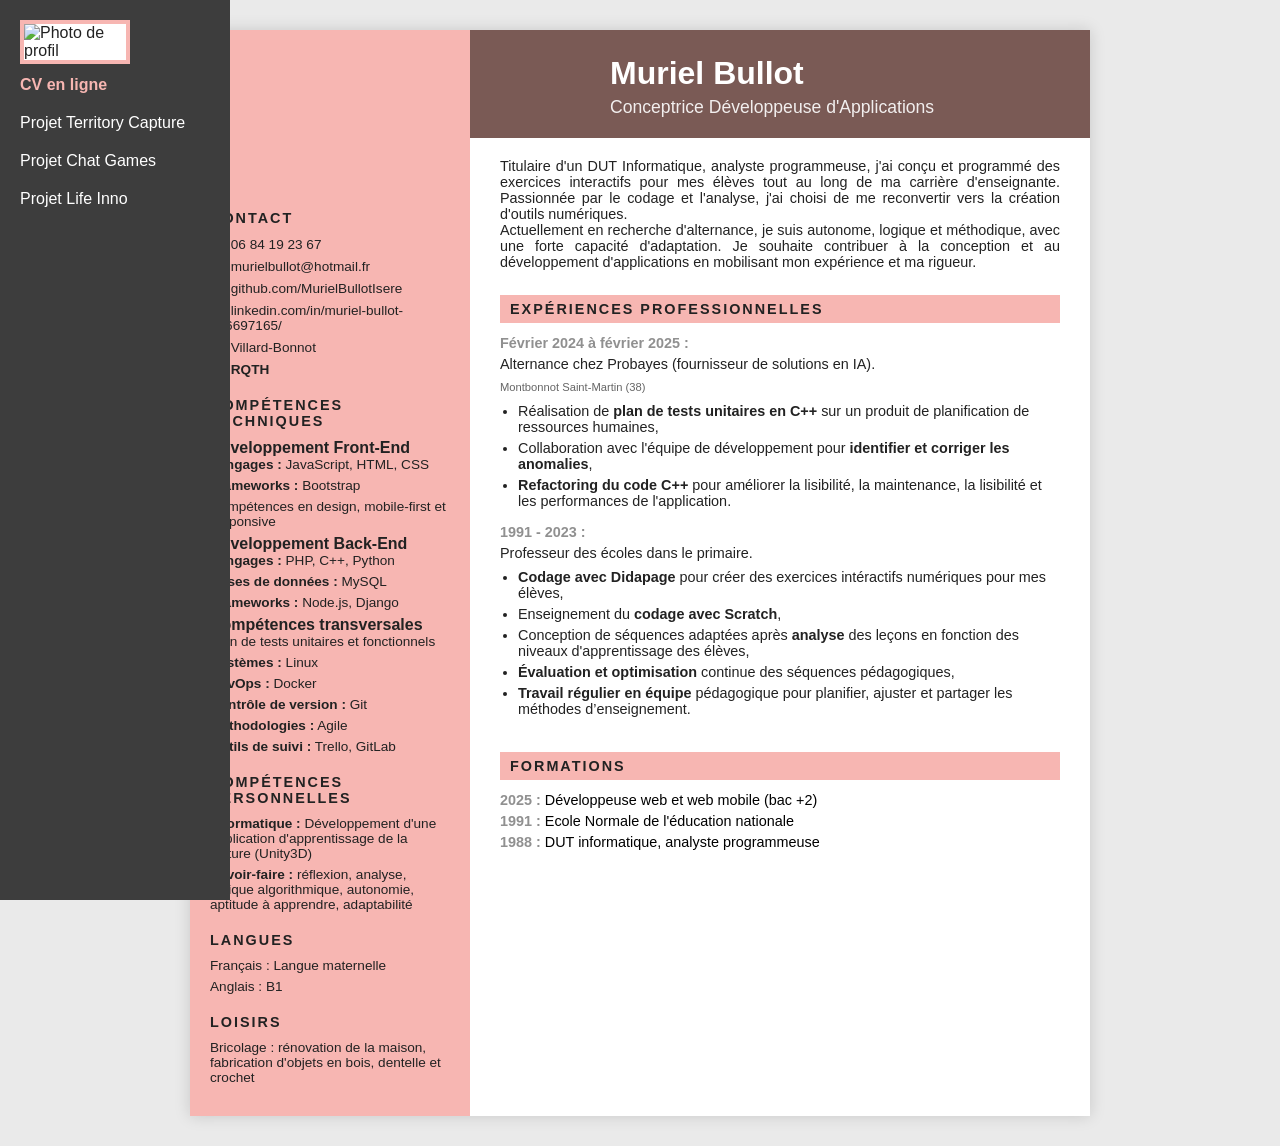
==== index.html @ 61763f39 "html : remaniement de la stucture" ====
<!DOCTYPE html>
<html lang="fr">
<head>
  <meta charset="UTF-8">
  <meta name="viewport" content="width=device-width, initial-scale=1.0">
  <title>CV Muriel Bullot</title>
  <link rel="stylesheet" href="code/css/styles.css">
</head>
<body>

  <!-- ================== NAVBAR ================== -->
  <nav class="sidebar">
    <h2>Portfolio</h2>
    <ul>
      <li><a href="index.html">CV en ligne</a></li>
      <li><a href="code/html/project_territoryCapture.html">Projet Territory Capture</a></li>
      <li><a href="code/html/project_chatGames.html">Projet Chat Games</a></li>
      <li><a href="code/html/project_lifeInno.html">Projet Life Inno</a></li>
    </ul>
  </nav>

  <script>
    // Auto active le bon lien dans la navbar
    const page = location.pathname.split("/").pop();
    document.querySelectorAll(".sidebar a").forEach(link => {
      if (link.getAttribute("href") === page || link.getAttribute("href").endsWith(page)) {
        link.classList.add("active");
      }
    });
  </script>
  <!-- ================== FIN NAVBAR ================== -->

  <div class="page-content">
    <div class="cv-container">

      <!-- Colonne gauche -->
      <aside>
        <img src="assets/images/profil.jpg" alt="Photo de profil" class="profile-photo">

        <section class="contact">
          <h3>CONTACT</h3>
          <p>📞 06 84 19 23 67</p>
          <adress>
            <p>✉️ <a href="mailto:gagnantnicolas64@gmail.com">murielbullot@hotmail.fr</a></p>
            <p>💻 <a href="https://github.com/GagnantN" target="_blank">github.com/MurielBullotIsere</a></p>
          </adress>
          <p>🔗 <a href="https://linkedin.com/in/nicolas-gagnant-938b3a182" target="_blank">linkedin.com/in/muriel-bullot-556697165/</a></p>
          <p>📍 Villard-Bonnot</p>
          <p>♿ <strong>RQTH</strong></p>
        </section>

        <section class="skills">
            <h3>COMPÉTENCES TECHNIQUES</h3>
            <section class="development">
                <h4>Développement Front-End</h4>
                <ul>
                    <li><strong>Langages :</strong> JavaScript, HTML, CSS</li>
                    <li><strong>Frameworks :</strong> Bootstrap</li>
                    <li>Compétences en design, mobile-first et responsive</li>
                </ul>
            </section>
            <section class="development">
                <h4>Développement Back-End</h4>
                <ul>
                    <li><strong>Langages :</strong> PHP, C++, Python</li>
                    <li><strong>Bases de données :</strong> MySQL</li>
                    <li><strong>Frameworks :</strong> Node.js, Django</li>
                </ul>
            </section>
            <section class="development">
                <h4>Compétences transversales</h4>
                <ul>
                    <li>Plan de tests unitaires et fonctionnels</li>
                    <li><strong>Systèmes :</strong> Linux</li>
                    <li><strong>DevOps :</strong> Docker</li>
                    <li><strong>Contrôle de version :</strong> Git</li>
                    <li><strong>Méthodologies :</strong> Agile</li>
                    <li><strong>Outils de suivi :</strong> Trello, GitLab</li>
                </ul>
            </section>
        </section>

        <section class="skills">
          <h3>COMPÉTENCES PERSONNELLES</h3>
          <ul>
                <li><strong>Informatique :</strong> Développement d'une application d'apprentissage de la lecture (Unity3D)</li>
                <li><strong>Savoir-faire :</strong> réflexion, analyse, logique algorithmique, autonomie, aptitude à apprendre, adaptabilité</li>
          </ul>
        </section>

        <section class="skills">
          <h3>LANGUES</h3>
          <ul>
                <li>Français : Langue maternelle</li>
                <li>Anglais : B1</li>
          </ul>
        </section>
        
        <section class="skills">
          <h3>LOISIRS</h3>
          <ul>
                <li>Bricolage : rénovation de la maison, fabrication d'objets en bois, dentelle et crochet</li>
          </ul>
        </section>
      </aside>

      <!-- Colonne droite -->
      <main>
        <hgroup>
          <h1>Muriel Bullot</h1>
          <p>Conceptrice Développeuse d'Applications</p>
        </hgroup>

        <section class="experience">
          <p>
            Titulaire d'un DUT Informatique, analyste programmeuse, 
            j'ai conçu et programmé des exercices interactifs pour mes élèves 
            tout au long de ma carrière d'enseignante. Passionnée par le codage 
            et l'analyse, j'ai choisi de me reconvertir vers la création d'outils numériques.
          <br>
            Actuellement en recherche d'alternance, je suis autonome, 
            logique et méthodique, avec une forte capacité d'adaptation. 
            Je souhaite contribuer à la conception et au développement 
            d'applications en mobilisant mon expérience et ma rigueur.
          </p>
        </section>

        <section class="experience">
            <h3>EXPÉRIENCES PROFESSIONNELLES</h3>
            <section class="subject">
                <p class="greyTitle">Février 2024 à février 2025 :</p>
                <p>Alternance chez Probayes (fournisseur de solutions en IA).</p>
                <small>Montbonnot Saint-Martin (38)</small>
                <ul>
                    <li>Réalisation de <strong>plan de tests unitaires en C++</strong> sur un produit
                        de planification de ressources humaines,</li>
                    <li>Collaboration avec l'équipe de développement pour 
                        <strong>identifier et corriger les anomalies</strong>,</li>
                    <li><strong>Refactoring du code C++</strong> 
                        pour améliorer la lisibilité, la maintenance, la lisibilité 
                        et les performances de l'application.</li>
                </ul>
            </section>
            <section class="subject">
                <p class="greyTitle">1991 - 2023 :</p>
                <p>Professeur des écoles dans le primaire.</p>
                <ul>
                    <li><strong>Codage avec Didapage</strong> pour créer des exercices intéractifs
                        numériques pour mes élèves,</li>
                    <li>Enseignement du <strong>codage avec Scratch</strong>,</li>
                    <li>Conception de séquences adaptées après <strong>analyse</strong> 
                        des leçons en fonction des niveaux d'apprentissage des élèves,</li>
                    <li><strong>Évaluation et optimisation</strong> 
                        continue des séquences pédagogiques,</li>
                    <li><strong>Travail régulier en équipe</strong> 
                        pédagogique pour planifier, ajuster et partager les méthodes d’enseignement.</li>
                </ul>
            </section>
        </section>

        <section class="experience">
            <h3>FORMATIONS</h3>
            <section class="subject">
                <p class="greyTitle">2025 : <span>Développeuse web et web mobile (bac +2)</span></p>
            </section>
            <section class="subject">
                <p class="greyTitle">1991 : <span>Ecole Normale de l'éducation nationale</span></p>
            </section>
            <section class="subject">
                <p class="greyTitle">1988 : <span>DUT informatique, analyste programmeuse</span></p>
            </section>
        </section>

      </main>
    </div>

  </div>

  <script src="code/js/main.js"></script>

</body>
</html>
---- code/css/styles.css ----
/* =====================
   RESET
===================== */
* {
  margin: 0;
  padding: 0;
  box-sizing: border-box;
}

body {
  font-family: "Segoe UI", Arial, sans-serif;
  background: #eaeaea;
  color: #222;
  /* line-height: 1.5; */
}

/* =====================
   NAVBAR 
===================== */
.sidebar {
    position: fixed;
    width: 230px;
    height: 100%;
    background-color: #3d3d3d;
    color: #fff;
    padding: 20px;
}

.sidebar ul {
    padding: 0;
    list-style: none;
}

.sidebar h2 {
    font-size: 1.4rem;
    margin-bottom: 20px;
}


.sidebar li {
  /* margin-bottom: 10px; */
}

.sidebar a {
  color: white;
  display: block;
  padding: 10px 0;
  text-decoration: none;
}

.sidebar a.active,
.sidebar a:hover {
  color: #f7b6b2;
  font-weight: bold;
}


/* =====================
   PAGE
===================== */
.page-content {
  display: flex;
  justify-content: center;
  padding: 30px;
}

.cv-container {
  width: 900px;
  background: #fff;
  display: grid;
  grid-template-columns: 280px 1fr;
  box-shadow: 0 0 15px rgba(0,0,0,0.15);
}

/* =====================
   HEADER GLOBAL
===================== */
main hgroup {
  background: #7a5a55;
  color: #fff;
  padding: 25px 30px 20px 140px;
  border-radius: 0 0 0 0;
  position: relative;
}

main hgroup h1 {
  font-size: 2rem;
  margin-bottom: 5px;
}

main hgroup p {
  font-size: 1.1rem;
  font-weight: normal;
  opacity: 0.9;
}

/* =====================
   PHOTO
===================== */
.profile-photo {
  width: 110px;
  height: auto;
  position: absolute;
  top: 20px;
  left: 20px;
  border: 4px solid #f7b6b2;
  background: #fff;
}

/* =====================
   COLONNE GAUCHE
===================== */
aside {
  background: #f7b6b2;
  padding: 160px 20px 25px;
}

aside h3 {
  font-size: 0.9rem;
  letter-spacing: 2px;
  margin: 20px 0 10px;
}

aside p,
aside li {
  font-size: 0.85rem;
  margin-bottom: 6px;
}

aside ul {
  list-style: none;
  margin-left: 0;
}

aside strong {
  font-weight: 600;
}

/* =====================
   COLONNE DROITE
===================== */
main {
  padding-bottom: 30px;
}

main .experience {
  padding: 20px 30px 0;
}

main h3 {
  background: #f7b6b2;
  padding: 6px 10px;
  font-size: 0.9rem;
  letter-spacing: 2px;
  margin-bottom: 12px;
}

main .experience p {
  font-size: 0.9rem;
  text-align: justify;
  margin-bottom: 5px;
}

.experience ul {
  margin: 8px 0 15px 18px;
}

.experience li {
  font-size: 0.9rem;
  margin-bottom: 5px;
}

/* Formation */
.education p {
  font-size: 0.9rem;
}

/* =====================
   TEXTE UTILITAIRE
===================== */
.greyTitle {
  font-weight: bold;
  color: #909090;
}
.greyTitle span {
  font-weight: normal;
  color: #000000;
}

small {
  font-size: 0.7rem;
  color: #666;
}

/* =====================
   LIENS
===================== */
a {
  color: #222;
  text-decoration: none;
}

a:hover {
  text-decoration: underline;
}
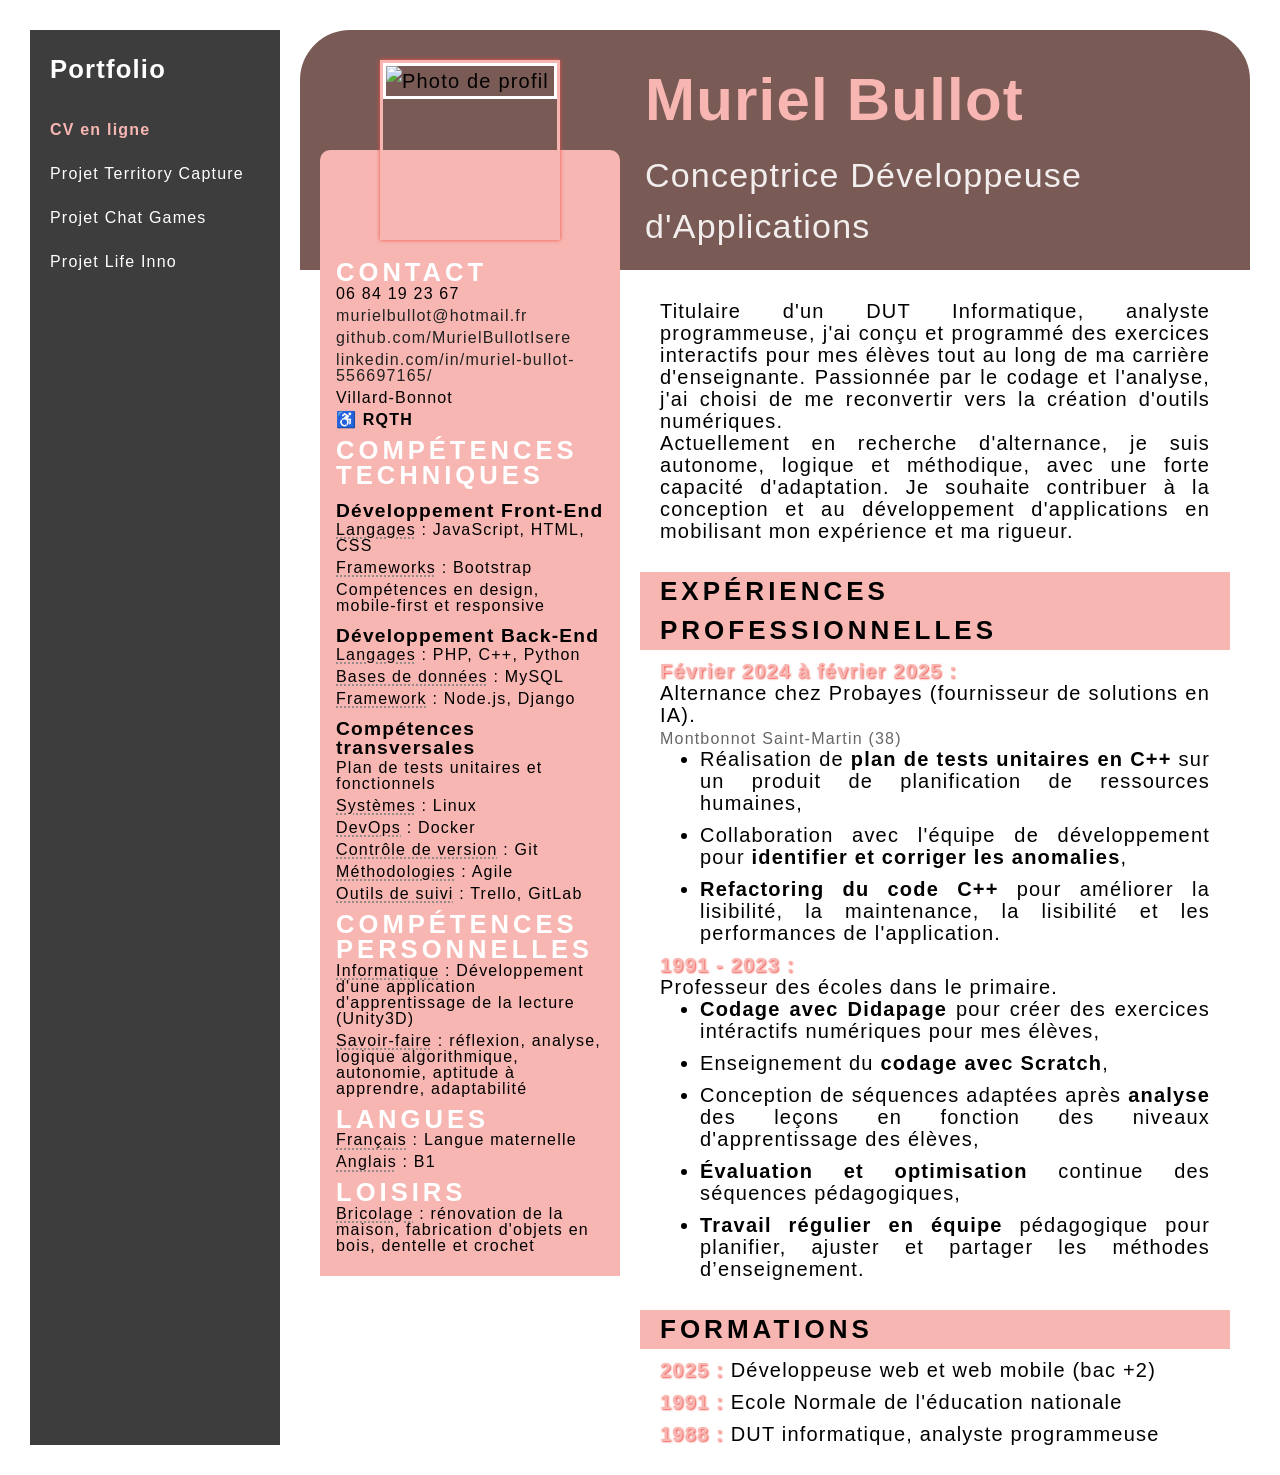
==== commit 1c52a9b5: "cv fini" ====
--- a/index.html
+++ b/index.html
@@ -7,176 +7,171 @@
   <link rel="stylesheet" href="code/css/styles.css">
 </head>
 <body>
+    <div class="page-content">
+        <!-- ================== NAVBAR ==================  -->
+        <nav class="sidebar">
+            <h2>Portfolio</h2>
+            <ul>
+            <li><a href="index.html">CV en ligne</a></li>
+            <li><a href="code/html/project_territoryCapture.html">Projet Territory Capture</a></li>
+            <li><a href="code/html/project_chatGames.html">Projet Chat Games</a></li>
+            <li><a href="code/html/project_lifeInno.html">Projet Life Inno</a></li>
+            </ul>
+        </nav>
+        <script>
+            // Auto active le bon lien dans la navbar
+            const page = location.pathname.split("/").pop();
+            document.querySelectorAll(".sidebar a").forEach(link => {
+            if (link.getAttribute("href") === page || link.getAttribute("href").endsWith(page)) {
+                link.classList.add("active");
+            }
+            });
+        </script>
 
-  <!-- ================== NAVBAR ================== -->
-  <nav class="sidebar">
-    <h2>Portfolio</h2>
-    <ul>
-      <li><a href="index.html">CV en ligne</a></li>
-      <li><a href="code/html/project_territoryCapture.html">Projet Territory Capture</a></li>
-      <li><a href="code/html/project_chatGames.html">Projet Chat Games</a></li>
-      <li><a href="code/html/project_lifeInno.html">Projet Life Inno</a></li>
-    </ul>
-  </nav>
+        <!-- ================== PAGE CV ==================  -->
+        <div class="cv-container">
+            <hgroup>
+                <h1>Muriel Bullot</h1>
+                <p>Conceptrice Développeuse d'Applications</p>
+                <hr />  <!-- rajoute une ligne  -->
+            </hgroup>
+            <!-- Colonne gauche -->
+            <aside>
+                <section class="contact">
+                    <h3>CONTACT</h3>
+                    <p>06 84 19 23 67</p>
+                    <adress>
+                    <p><a href="mailto:gagnantnicolas64@gmail.com">murielbullot@hotmail.fr</a></p>
+                    <p><a href="https://github.com/GagnantN" target="_blank">github.com/MurielBullotIsere</a></p>
+                    </adress>
+                    <p><a href="https://linkedin.com/in/nicolas-gagnant-938b3a182" target="_blank">linkedin.com/in/muriel-bullot-556697165/</a></p>
+                    <p>Villard-Bonnot</p>
+                    <p>♿ <strong>RQTH</strong></p>
+                </section>
 
-  <script>
-    // Auto active le bon lien dans la navbar
-    const page = location.pathname.split("/").pop();
-    document.querySelectorAll(".sidebar a").forEach(link => {
-      if (link.getAttribute("href") === page || link.getAttribute("href").endsWith(page)) {
-        link.classList.add("active");
-      }
-    });
-  </script>
-  <!-- ================== FIN NAVBAR ================== -->
+                <section class="skills">
+                    <h3>COMPÉTENCES TECHNIQUES</h3>
+                    <section class="development">
+                        <h4>Développement Front-End</h4>
+                        <ul>
+                            <li><strong>Langages</strong> : JavaScript, HTML, CSS</li>
+                            <li><strong>Frameworks</strong> : Bootstrap</li>
+                            <li>Compétences en design, mobile-first et responsive</li>
+                        </ul>
+                    </section>
+                    <section class="development">
+                        <h4>Développement Back-End</h4>
+                        <ul>
+                            <li><strong>Langages</strong> : PHP, C++, Python</li>
+                            <li><strong>Bases de données</strong> : MySQL</li>
+                            <li><strong>Framework</strong> : Node.js, Django</li>
+                        </ul>
+                    </section>
+                    <section class="development">
+                        <h4>Compétences transversales</h4>
+                        <ul>
+                            <li>Plan de tests unitaires et fonctionnels</li>
+                            <li><strong>Systèmes</strong> : Linux</li>
+                            <li><strong>DevOps</strong> : Docker</li>
+                            <li><strong>Contrôle de version</strong> : Git</li>
+                            <li><strong>Méthodologies</strong> : Agile</li>
+                            <li><strong>Outils de suivi</strong> : Trello, GitLab</li>
+                        </ul>
+                    </section>
+                </section>
 
-  <div class="page-content">
-    <div class="cv-container">
+                <section class="skills">
+                    <h3>COMPÉTENCES PERSONNELLES</h3>
+                    <ul>
+                        <li><strong>Informatique</strong> : Développement d'une application d'apprentissage de la lecture (Unity3D)</li>
+                        <li><strong>Savoir-faire</strong> : réflexion, analyse, logique algorithmique, autonomie, aptitude à apprendre, adaptabilité</li>
+                    </ul>
+                </section>
 
-      <!-- Colonne gauche -->
-      <aside>
-        <img src="assets/images/profil.jpg" alt="Photo de profil" class="profile-photo">
+                <section class="skills">
+                    <h3>LANGUES</h3>
+                    <ul>
+                        <li><strong>Français</strong> : Langue maternelle</li>
+                        <li><strong>Anglais</strong> : B1</li>
+                    </ul>
+                </section>
+                
+                <section class="skills">
+                    <h3>LOISIRS</h3>
+                    <ul>
+                        <li><strong>Bricolage</strong> : rénovation de la maison, fabrication d'objets en bois, dentelle et crochet</li>
+                    </ul>
+                </section>
+            </aside>
+            <div>
+                <img src="assets/images/profil.jpg" alt="Photo de profil" />
+            </div>
+            <!-- Colonne droite -->
+            <main>
+                <section class="experience">
+                    <p class="description">
+                    Titulaire d'un DUT Informatique, analyste programmeuse, 
+                    j'ai conçu et programmé des exercices interactifs pour mes élèves 
+                    tout au long de ma carrière d'enseignante. Passionnée par le codage 
+                    et l'analyse, j'ai choisi de me reconvertir vers la création d'outils numériques.
+                    <br>
+                    Actuellement en recherche d'alternance, je suis autonome, 
+                    logique et méthodique, avec une forte capacité d'adaptation. 
+                    Je souhaite contribuer à la conception et au développement 
+                    d'applications en mobilisant mon expérience et ma rigueur.
+                    </p>
+                </section>
 
-        <section class="contact">
-          <h3>CONTACT</h3>
-          <p>📞 06 84 19 23 67</p>
-          <adress>
-            <p>✉️ <a href="mailto:gagnantnicolas64@gmail.com">murielbullot@hotmail.fr</a></p>
-            <p>💻 <a href="https://github.com/GagnantN" target="_blank">github.com/MurielBullotIsere</a></p>
-          </adress>
-          <p>🔗 <a href="https://linkedin.com/in/nicolas-gagnant-938b3a182" target="_blank">linkedin.com/in/muriel-bullot-556697165/</a></p>
-          <p>📍 Villard-Bonnot</p>
-          <p>♿ <strong>RQTH</strong></p>
-        </section>
+                <section class="experience">
+                    <h3>EXPÉRIENCES PROFESSIONNELLES</h3>
+                    <section class="subject">
+                        <p class="greyTitle">Février 2024 à février 2025 :</p>
+                        <p>Alternance chez Probayes (fournisseur de solutions en IA).</p>
+                        <small>Montbonnot Saint-Martin (38)</small>
+                        <ul>
+                            <li>Réalisation de <strong>plan de tests unitaires en C++</strong> sur un produit
+                                de planification de ressources humaines,</li>
+                            <li>Collaboration avec l'équipe de développement pour 
+                                <strong>identifier et corriger les anomalies</strong>,</li>
+                            <li><strong>Refactoring du code C++</strong> 
+                                pour améliorer la lisibilité, la maintenance, la lisibilité 
+                                et les performances de l'application.</li>
+                        </ul>
+                    </section>
 
-        <section class="skills">
-            <h3>COMPÉTENCES TECHNIQUES</h3>
-            <section class="development">
-                <h4>Développement Front-End</h4>
-                <ul>
-                    <li><strong>Langages :</strong> JavaScript, HTML, CSS</li>
-                    <li><strong>Frameworks :</strong> Bootstrap</li>
-                    <li>Compétences en design, mobile-first et responsive</li>
-                </ul>
-            </section>
-            <section class="development">
-                <h4>Développement Back-End</h4>
-                <ul>
-                    <li><strong>Langages :</strong> PHP, C++, Python</li>
-                    <li><strong>Bases de données :</strong> MySQL</li>
-                    <li><strong>Frameworks :</strong> Node.js, Django</li>
-                </ul>
-            </section>
-            <section class="development">
-                <h4>Compétences transversales</h4>
-                <ul>
-                    <li>Plan de tests unitaires et fonctionnels</li>
-                    <li><strong>Systèmes :</strong> Linux</li>
-                    <li><strong>DevOps :</strong> Docker</li>
-                    <li><strong>Contrôle de version :</strong> Git</li>
-                    <li><strong>Méthodologies :</strong> Agile</li>
-                    <li><strong>Outils de suivi :</strong> Trello, GitLab</li>
-                </ul>
-            </section>
-        </section>
+                    <section class="subject">
+                        <p class="greyTitle">1991 - 2023 :</p>
+                        <p>Professeur des écoles dans le primaire.</p>
+                        <ul>
+                            <li><strong>Codage avec Didapage</strong> pour créer des exercices intéractifs
+                                numériques pour mes élèves,</li>
+                            <li>Enseignement du <strong>codage avec Scratch</strong>,</li>
+                            <li>Conception de séquences adaptées après <strong>analyse</strong> 
+                                des leçons en fonction des niveaux d'apprentissage des élèves,</li>
+                            <li><strong>Évaluation et optimisation</strong> 
+                                continue des séquences pédagogiques,</li>
+                            <li><strong>Travail régulier en équipe</strong> 
+                                pédagogique pour planifier, ajuster et partager les méthodes d’enseignement.</li>
+                        </ul>
+                    </section>
+                </section>
 
-        <section class="skills">
-          <h3>COMPÉTENCES PERSONNELLES</h3>
-          <ul>
-                <li><strong>Informatique :</strong> Développement d'une application d'apprentissage de la lecture (Unity3D)</li>
-                <li><strong>Savoir-faire :</strong> réflexion, analyse, logique algorithmique, autonomie, aptitude à apprendre, adaptabilité</li>
-          </ul>
-        </section>
-
-        <section class="skills">
-          <h3>LANGUES</h3>
-          <ul>
-                <li>Français : Langue maternelle</li>
-                <li>Anglais : B1</li>
-          </ul>
-        </section>
-        
-        <section class="skills">
-          <h3>LOISIRS</h3>
-          <ul>
-                <li>Bricolage : rénovation de la maison, fabrication d'objets en bois, dentelle et crochet</li>
-          </ul>
-        </section>
-      </aside>
-
-      <!-- Colonne droite -->
-      <main>
-        <hgroup>
-          <h1>Muriel Bullot</h1>
-          <p>Conceptrice Développeuse d'Applications</p>
-        </hgroup>
-
-        <section class="experience">
-          <p>
-            Titulaire d'un DUT Informatique, analyste programmeuse, 
-            j'ai conçu et programmé des exercices interactifs pour mes élèves 
-            tout au long de ma carrière d'enseignante. Passionnée par le codage 
-            et l'analyse, j'ai choisi de me reconvertir vers la création d'outils numériques.
-          <br>
-            Actuellement en recherche d'alternance, je suis autonome, 
-            logique et méthodique, avec une forte capacité d'adaptation. 
-            Je souhaite contribuer à la conception et au développement 
-            d'applications en mobilisant mon expérience et ma rigueur.
-          </p>
-        </section>
-
-        <section class="experience">
-            <h3>EXPÉRIENCES PROFESSIONNELLES</h3>
-            <section class="subject">
-                <p class="greyTitle">Février 2024 à février 2025 :</p>
-                <p>Alternance chez Probayes (fournisseur de solutions en IA).</p>
-                <small>Montbonnot Saint-Martin (38)</small>
-                <ul>
-                    <li>Réalisation de <strong>plan de tests unitaires en C++</strong> sur un produit
-                        de planification de ressources humaines,</li>
-                    <li>Collaboration avec l'équipe de développement pour 
-                        <strong>identifier et corriger les anomalies</strong>,</li>
-                    <li><strong>Refactoring du code C++</strong> 
-                        pour améliorer la lisibilité, la maintenance, la lisibilité 
-                        et les performances de l'application.</li>
-                </ul>
-            </section>
-            <section class="subject">
-                <p class="greyTitle">1991 - 2023 :</p>
-                <p>Professeur des écoles dans le primaire.</p>
-                <ul>
-                    <li><strong>Codage avec Didapage</strong> pour créer des exercices intéractifs
-                        numériques pour mes élèves,</li>
-                    <li>Enseignement du <strong>codage avec Scratch</strong>,</li>
-                    <li>Conception de séquences adaptées après <strong>analyse</strong> 
-                        des leçons en fonction des niveaux d'apprentissage des élèves,</li>
-                    <li><strong>Évaluation et optimisation</strong> 
-                        continue des séquences pédagogiques,</li>
-                    <li><strong>Travail régulier en équipe</strong> 
-                        pédagogique pour planifier, ajuster et partager les méthodes d’enseignement.</li>
-                </ul>
-            </section>
-        </section>
-
-        <section class="experience">
-            <h3>FORMATIONS</h3>
-            <section class="subject">
-                <p class="greyTitle">2025 : <span>Développeuse web et web mobile (bac +2)</span></p>
-            </section>
-            <section class="subject">
-                <p class="greyTitle">1991 : <span>Ecole Normale de l'éducation nationale</span></p>
-            </section>
-            <section class="subject">
-                <p class="greyTitle">1988 : <span>DUT informatique, analyste programmeuse</span></p>
-            </section>
-        </section>
-
-      </main>
+                <section class="experience">
+                    <h3>FORMATIONS</h3>
+                    <section class="subject">
+                        <p class="greyTitle">2025 : <span>Développeuse web et web mobile (bac +2)</span></p>
+                    </section>
+                    <section class="subject">
+                        <p class="greyTitle">1991 : <span>Ecole Normale de l'éducation nationale</span></p>
+                    </section>
+                    <section class="subject">
+                        <p class="greyTitle">1988 : <span>DUT informatique, analyste programmeuse</span></p>
+                    </section>
+                </section>
+            </main>
+        </div>
     </div>
-
-  </div>
-
-  <script src="code/js/main.js"></script>
+    <script src="code/js/main.js"></script>
 
 </body>
 </html>
--- a/code/css/styles.css
+++ b/code/css/styles.css
@@ -1,194 +1,207 @@
-/* =====================
-   RESET
-===================== */
+/* ============= GENERAL ============ */
 * {
   margin: 0;
   padding: 0;
-  box-sizing: border-box;
+  box-sizing: border-box; 
+  letter-spacing: 1.2px;
 }
 
 body {
-  font-family: "Segoe UI", Arial, sans-serif;
-  background: #eaeaea;
-  color: #222;
-  /* line-height: 1.5; */
-}
-
-/* =====================
-   NAVBAR 
-===================== */
+  font-family: Calibri, Arial, sans-serif;
+  background: #ffffff;
+  color: #000000;
+  line-height: 1.5;
+}
+
+.page-content {
+  display: grid;
+  grid-template-columns: 250px 1fr;  /* Sidebar: 250px + contenu principal: le reste */
+  padding: 30px;
+  gap: 20px;                /* espace uniforme entre les éléments enfants*/
+}
+
+
+/* ============== NAVBAR ================= */
 .sidebar {
-    position: fixed;
-    width: 230px;
-    height: 100%;
     background-color: #3d3d3d;
-    color: #fff;
+    color: #ffffff;
     padding: 20px;
-}
-
+    font-size: 16px;
+}
+      /* Portfolio */
+.sidebar h2 {
+    font-size: 1.6em;
+    margin-bottom: 20px;
+}
+      /* listes des liens */
 .sidebar ul {
     padding: 0;
-    list-style: none;
-}
-
-.sidebar h2 {
-    font-size: 1.4rem;
-    margin-bottom: 20px;
-}
-
-
-.sidebar li {
-  /* margin-bottom: 10px; */
-}
-
+    list-style: none;   /* supprime les marqueurs visuels (puces ou numéros) des listes HTML */
+}
+      /* liens */ 
 .sidebar a {
   color: white;
-  display: block;
+  display: block;       /* transforme chaque lien en rectangle qui prend toute la largeur disponible */
   padding: 10px 0;
-  text-decoration: none;
-}
-
+}
 .sidebar a.active,
 .sidebar a:hover {
   color: #f7b6b2;
   font-weight: bold;
 }
 
-
-/* =====================
-   PAGE
-===================== */
-.page-content {
-  display: flex;
-  justify-content: center;
-  padding: 30px;
-}
-
+/* ==================================== */
+/* ====           CV               ==== */
+/* ==================================== */
 .cv-container {
-  width: 900px;
-  background: #fff;
-  display: grid;
-  grid-template-columns: 280px 1fr;
-  box-shadow: 0 0 15px rgba(0,0,0,0.15);
-}
-
-/* =====================
-   HEADER GLOBAL
-===================== */
-main hgroup {
+  position: relative;
+  width: auto;
+  height: 100%;
+  background: #ffffff;
+  font-size: 20px;
+}
+      /* Header marron */
+hgroup {
   background: #7a5a55;
   color: #fff;
-  padding: 25px 30px 20px 140px;
-  border-radius: 0 0 0 0;
-  position: relative;
-}
-
-main hgroup h1 {
-  font-size: 2rem;
+  padding: 25px 30px 20px 25px;
+  border-top-left-radius: 50px;
+  border-top-right-radius: 50px;
+  height: 240px;
+}
+      /* Muriel Bullot */
+hgroup h1 {
+  margin-left: 320px;
+  font-size: 3em;
   margin-bottom: 5px;
-}
-
-main hgroup p {
-  font-size: 1.1rem;
+  color: #f7b6b2;
+}
+      /* Conceptrice Développeuse d'Applications */
+hgroup p {
+  margin-left: 320px;
+  padding-bottom: 20px;
+  font-size: 1.7em;
   font-weight: normal;
   opacity: 0.9;
 }
-
-/* =====================
-   PHOTO
-===================== */
-.profile-photo {
-  width: 110px;
+      /* Ligne de séparation */
+hr {
+  margin-left: 320px;
+  border: none;          
+  height: 3px;           
+  background-color: #ffffff;
+}
+/* ============== PHOTO =============== */
+      /* Encadrement de la photo avec 2 couleurs */ 
+.cv-container > div {
+    position: absolute;
+    top: 30px;
+    left: 80px;
+    width: 180px;
+    height: 180px;
+    border: 3px solid #f7b6b2;
+    box-shadow: 0 0 4px #f15048;
+}
+      /* Photo avec une bordure blanche */
+.cv-container > div img{
+  width: 100%;
   height: auto;
+  border: 3px solid white;
+  object-fit: cover;            /* permet à l’image de remplir entièrement la div sans être déformée */
+  display: block;               /* enlève l’espace invisible sous l’image */
+}
+
+/* ============== COLONNE GAUCHE =============== */
+aside {
+  border-top-left-radius: 10px;
+  border-top-right-radius: 10px;
   position: absolute;
-  top: 20px;
+  font-size: 0.8em;
+  top: 120px;
   left: 20px;
-  border: 4px solid #f7b6b2;
-  background: #fff;
-}
-
-/* =====================
-   COLONNE GAUCHE
-===================== */
-aside {
+  width: 300px;
   background: #f7b6b2;
-  padding: 160px 20px 25px;
-}
-
+  padding: 1em;
+  padding-top: 100px;
+  line-height: 1;
+}
+      /* Contact, Compétences Tchniques et Personnelles, Langues, Loisirs */
 aside h3 {
-  font-size: 0.9rem;
-  letter-spacing: 2px;
-  margin: 20px 0 10px;
-}
-
-aside p,
-aside li {
-  font-size: 0.85rem;
-  margin-bottom: 6px;
-}
-
+  font-size: 1.6em;
+  letter-spacing: 4px;
+  margin-top: 10px;
+  color: white;
+}
+      /* suppression des marqueurs visuels (puces ou numéros) des listes HTML */ 
 aside ul {
   list-style: none;
-  margin-left: 0;
-}
-
+}
+      /* Espacement entre chaque retour de ligne volontaire */ 
+aside p,
+.skills li {
+  margin-bottom: 6px;
+}
+      /* RQTH */
 aside strong {
   font-weight: 600;
 }
-
-/* =====================
-   COLONNE DROITE
-===================== */
+      /* Développement Front-End, Back-End, Compétences transversales */
+.skills h4 {
+  font-size: 1.2em;
+  margin-top: 12px;
+  margin-bottom: 2px;
+}
+      /* Soulignement en pointillé */
+.skills strong {
+  font-weight: normal;
+  text-decoration: underline dotted gray;   /* soulignement en pointillé */
+  text-underline-offset: 3px;                 /* espacement entre le texte et le soulignage */
+}
+
+/* ============== COLONNE DROITE =============== */
 main {
-  padding-bottom: 30px;
-}
-
-main .experience {
-  padding: 20px 30px 0;
-}
-
+  margin-left: 340px;
+  margin-right: 20px;
+  margin-top: 30px;
+  text-align: justify;
+}
+      /* Texte descriptif, textes sous les h3 */
+.description, .subject {
+  margin-left: 20px;
+  margin-right: 20px;
+  line-height: 1.1;
+}
+      /* Expériences professionelles, Formations */
 main h3 {
+  margin-top: 30px;
+  margin-bottom: 10px;
   background: #f7b6b2;
-  padding: 6px 10px;
-  font-size: 0.9rem;
-  letter-spacing: 2px;
-  margin-bottom: 12px;
-}
-
-main .experience p {
-  font-size: 0.9rem;
-  text-align: justify;
-  margin-bottom: 5px;
-}
-
-.experience ul {
-  margin: 8px 0 15px 18px;
-}
-
-.experience li {
-  font-size: 0.9rem;
-  margin-bottom: 5px;
-}
-
-/* Formation */
-.education p {
-  font-size: 0.9rem;
-}
-
-/* =====================
-   TEXTE UTILITAIRE
-===================== */
+  padding-left: 20px;
+  font-size: 1.3em;
+  letter-spacing: 4px;
+}
+      /* Dates */
 .greyTitle {
+  margin-top: 10px;
   font-weight: bold;
-  color: #909090;
-}
+  color: #f7b6b2;
+  text-shadow: 1px 1px 2px #f15048;
+  
+}
+      /* Textes sur la même ligne que les dates */
 .greyTitle span {
   font-weight: normal;
   color: #000000;
-}
-
+  text-shadow: none;
+}
+
+      /* Décalage des puces vers la droite  */
+.experience li {
+    margin: 0 0 10px 40px;
+}
+      /* Montbonnot Saint-Martin (38) */
 small {
-  font-size: 0.7rem;
+  font-size: 0.8em;
   color: #666;
 }
 
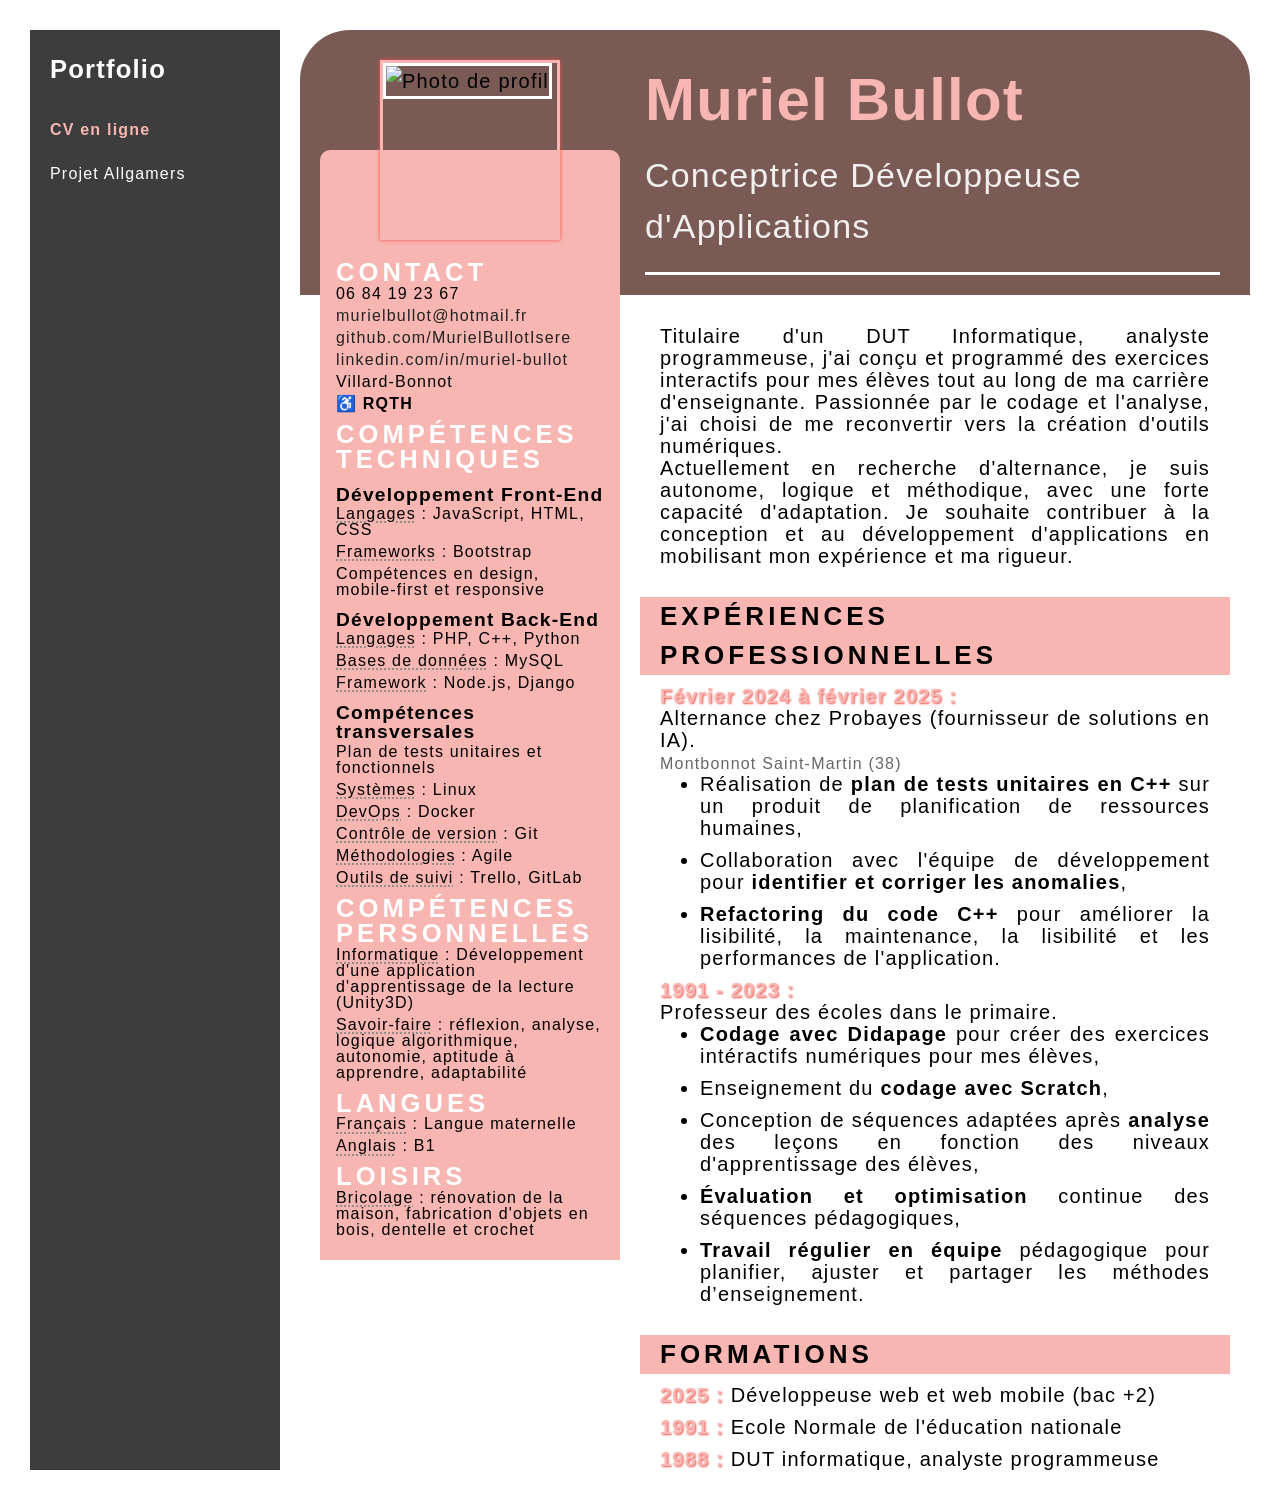
==== commit 6f148889: "ajout du readme" ====
--- a/index.html
+++ b/index.html
@@ -13,14 +13,15 @@
             <h2>Portfolio</h2>
             <ul>
             <li><a href="index.html">CV en ligne</a></li>
-            <li><a href="code/html/project_territoryCapture.html">Projet Territory Capture</a></li>
-            <li><a href="code/html/project_chatGames.html">Projet Chat Games</a></li>
-            <li><a href="code/html/project_lifeInno.html">Projet Life Inno</a></li>
+            <li><a href="code/html/project_allgamers.html">Projet Allgamers</a></li>
             </ul>
         </nav>
         <script>
             // Auto active le bon lien dans la navbar
-            const page = location.pathname.split("/").pop();
+            const page = location.pathname.split("/").pop();                    // récupère le chemin de l’URL actuelle, le coupe en morceau et garde le dernier
+            // Si Parcourt tous les liens de la sidebar. 
+            // Si la valeur de l’attribut href du lien correspond avec la page actuelle,
+            // ajout de class="active" au lien.
             document.querySelectorAll(".sidebar a").forEach(link => {
             if (link.getAttribute("href") === page || link.getAttribute("href").endsWith(page)) {
                 link.classList.add("active");
@@ -28,56 +29,51 @@
             });
         </script>
 
-        <!-- ================== PAGE CV ==================  -->
+<!-- ================================== PAGE CV ===========================================  -->
         <div class="cv-container">
+<!---------------------------------  Header marron  ----------------------------------------->
             <hgroup>
                 <h1>Muriel Bullot</h1>
                 <p>Conceptrice Développeuse d'Applications</p>
                 <hr />  <!-- rajoute une ligne  -->
             </hgroup>
-            <!-- Colonne gauche -->
+<!----------------------- Colonne gauche à cheval sur le header------------------------------------------>
             <aside>
                 <section class="contact">
                     <h3>CONTACT</h3>
                     <p>06 84 19 23 67</p>
                     <adress>
-                    <p><a href="mailto:gagnantnicolas64@gmail.com">murielbullot@hotmail.fr</a></p>
-                    <p><a href="https://github.com/GagnantN" target="_blank">github.com/MurielBullotIsere</a></p>
+                    <p><a href="mailto:murielbullot@hotmail.fr?subject=Contact" aria-label="Envoyer un email à Muriel Bullot">murielbullot@hotmail.fr</a></p>
+                    <p><a href="https://github.com/MurielBullotIsere" target="_blank">github.com/MurielBullotIsere</a></p>
                     </adress>
-                    <p><a href="https://linkedin.com/in/nicolas-gagnant-938b3a182" target="_blank">linkedin.com/in/muriel-bullot-556697165/</a></p>
+                    <p><a href="https://linkedin.com/in/muriel-bullot-556697165/" target="_blank">linkedin.com/in/muriel-bullot</a></p>
                     <p>Villard-Bonnot</p>
                     <p>♿ <strong>RQTH</strong></p>
                 </section>
 
                 <section class="skills">
                     <h3>COMPÉTENCES TECHNIQUES</h3>
-                    <section class="development">
-                        <h4>Développement Front-End</h4>
-                        <ul>
-                            <li><strong>Langages</strong> : JavaScript, HTML, CSS</li>
-                            <li><strong>Frameworks</strong> : Bootstrap</li>
-                            <li>Compétences en design, mobile-first et responsive</li>
-                        </ul>
-                    </section>
-                    <section class="development">
-                        <h4>Développement Back-End</h4>
-                        <ul>
-                            <li><strong>Langages</strong> : PHP, C++, Python</li>
-                            <li><strong>Bases de données</strong> : MySQL</li>
-                            <li><strong>Framework</strong> : Node.js, Django</li>
-                        </ul>
-                    </section>
-                    <section class="development">
-                        <h4>Compétences transversales</h4>
-                        <ul>
-                            <li>Plan de tests unitaires et fonctionnels</li>
-                            <li><strong>Systèmes</strong> : Linux</li>
-                            <li><strong>DevOps</strong> : Docker</li>
-                            <li><strong>Contrôle de version</strong> : Git</li>
-                            <li><strong>Méthodologies</strong> : Agile</li>
-                            <li><strong>Outils de suivi</strong> : Trello, GitLab</li>
-                        </ul>
-                    </section>
+                    <h4>Développement Front-End</h4>
+                    <ul>
+                        <li><strong>Langages</strong> : JavaScript, HTML, CSS</li>
+                        <li><strong>Frameworks</strong> : Bootstrap</li>
+                        <li>Compétences en design, mobile-first et responsive</li>
+                    </ul>
+                    <h4>Développement Back-End</h4>
+                    <ul>
+                        <li><strong>Langages</strong> : PHP, C++, Python</li>
+                        <li><strong>Bases de données</strong> : MySQL</li>
+                        <li><strong>Framework</strong> : Node.js, Django</li>
+                    </ul>
+                    <h4>Compétences transversales</h4>
+                    <ul>
+                        <li>Plan de tests unitaires et fonctionnels</li>
+                        <li><strong>Systèmes</strong> : Linux</li>
+                        <li><strong>DevOps</strong> : Docker</li>
+                        <li><strong>Contrôle de version</strong> : Git</li>
+                        <li><strong>Méthodologies</strong> : Agile</li>
+                        <li><strong>Outils de suivi</strong> : Trello, GitLab</li>
+                    </ul>
                 </section>
 
                 <section class="skills">
@@ -103,10 +99,13 @@
                     </ul>
                 </section>
             </aside>
-            <div>
-                <img src="assets/images/profil.jpg" alt="Photo de profil" />
+<!----------------------- Photo à cheval sur la colonne gauche et le header------------------------------------------>
+            <div class="logo-container">
+                <div class="logo">
+                    <img src="assets/images/CV/profil.jpg" alt="Photo de profil" />
+                </div>
             </div>
-            <!-- Colonne droite -->
+<!---------------------- Colonne droite -------------------------------------------------->
             <main>
                 <section class="experience">
                     <p class="description">
@@ -171,7 +170,6 @@
             </main>
         </div>
     </div>
-    <script src="code/js/main.js"></script>
 
 </body>
 </html>
--- a/code/css/styles.css
+++ b/code/css/styles.css
@@ -21,7 +21,9 @@
 }
 
 
-/* ============== NAVBAR ================= */
+/* ==================================== */
+/* ====         NAVBAR             ==== */
+/* ==================================== */
 .sidebar {
     background-color: #3d3d3d;
     color: #ffffff;
@@ -67,7 +69,7 @@
   padding: 25px 30px 20px 25px;
   border-top-left-radius: 50px;
   border-top-right-radius: 50px;
-  height: 240px;
+  min-height: 240px;
 }
       /* Muriel Bullot */
 hgroup h1 {
@@ -93,24 +95,32 @@
 }
 /* ============== PHOTO =============== */
       /* Encadrement de la photo avec 2 couleurs */ 
-.cv-container > div {
-    position: absolute;
-    top: 30px;
-    left: 80px;
-    width: 180px;
-    height: 180px;
-    border: 3px solid #f7b6b2;
-    box-shadow: 0 0 4px #f15048;
+.logo-container {
+  position: absolute;
+  top: 30px;
+  left: 80px;
+  width: 180px;
+  height: 180px;
+  border: 3px solid #f7b6b2;
+  box-shadow: 0 0 4px #f15048;
+
+  display: flex;
+}
+
+.logo {
+  /* Obligation d'indiquer la taille si on veut que object-fit fonctionne dans img{} */
+  width: 100%;
+  height: 100%;
+
 }
       /* Photo avec une bordure blanche */
-.cv-container > div img{
+.logo img {
   width: 100%;
-  height: auto;
+  height: 100%;
+  object-fit: fill;     /* pour que l'image remplisse tout l'élément parent, ce dernier doit avoir une taille définie
+                           et l'img aussi*/
   border: 3px solid white;
-  object-fit: cover;            /* permet à l’image de remplir entièrement la div sans être déformée */
-  display: block;               /* enlève l’espace invisible sous l’image */
-}
-
+}
 /* ============== COLONNE GAUCHE =============== */
 aside {
   border-top-left-radius: 10px;
@@ -157,7 +167,6 @@
   text-decoration: underline dotted gray;   /* soulignement en pointillé */
   text-underline-offset: 3px;                 /* espacement entre le texte et le soulignage */
 }
-
 /* ============== COLONNE DROITE =============== */
 main {
   margin-left: 340px;
@@ -186,7 +195,6 @@
   font-weight: bold;
   color: #f7b6b2;
   text-shadow: 1px 1px 2px #f15048;
-  
 }
       /* Textes sur la même ligne que les dates */
 .greyTitle span {
@@ -194,7 +202,6 @@
   color: #000000;
   text-shadow: none;
 }
-
       /* Décalage des puces vers la droite  */
 .experience li {
     margin: 0 0 10px 40px;
@@ -204,15 +211,11 @@
   font-size: 0.8em;
   color: #666;
 }
-
-/* =====================
-   LIENS
-===================== */
+/* ============= LIENS ================= */
 a {
   color: #222;
   text-decoration: none;
 }
-
 a:hover {
   text-decoration: underline;
 }
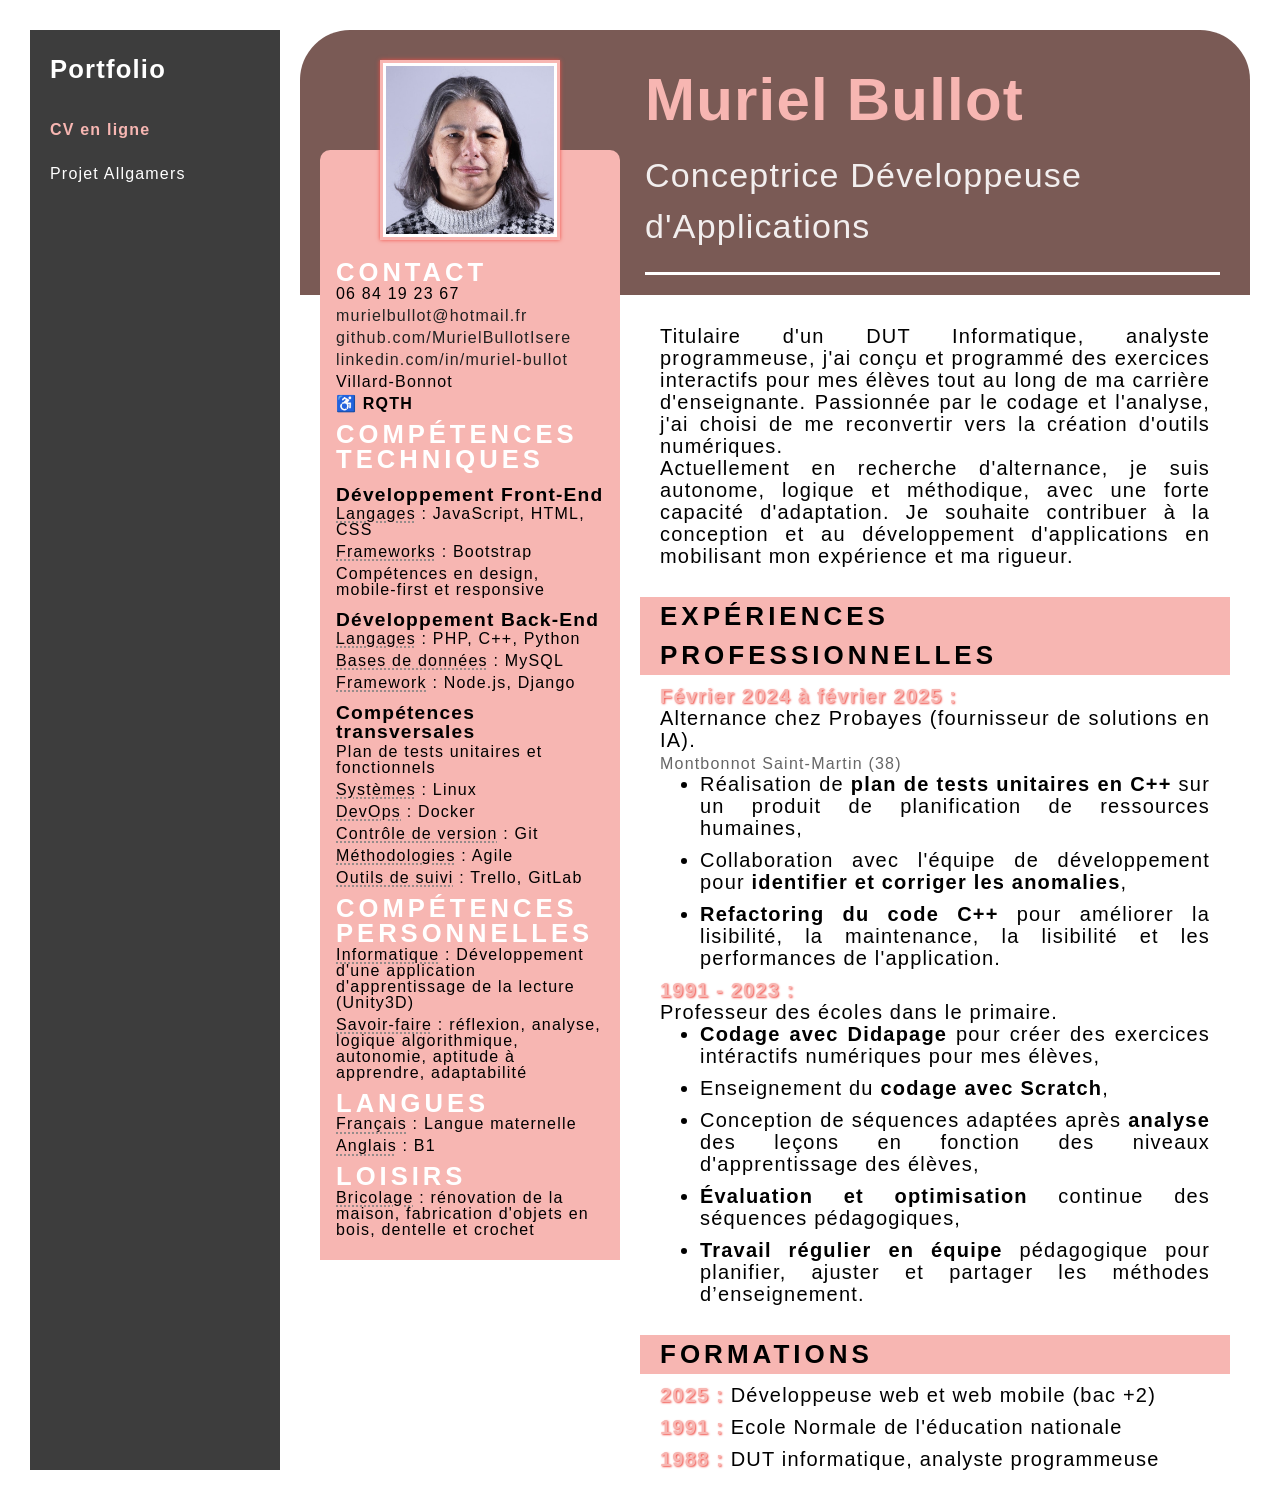
==== commit fea553e7: "problème d'image non visible: changement du nom du dossier" ====
--- a/index.html
+++ b/index.html
@@ -102,7 +102,7 @@
 <!----------------------- Photo à cheval sur la colonne gauche et le header------------------------------------------>
             <div class="logo-container">
                 <div class="logo">
-                    <img src="assets/images/CV/profil.jpg" alt="Photo de profil" />
+                    <img src="assets/images/cvEnLigne/profil.jpg" alt="Photo de profil" />
                 </div>
             </div>
 <!---------------------- Colonne droite -------------------------------------------------->
@@ -170,6 +170,5 @@
             </main>
         </div>
     </div>
-
 </body>
 </html>
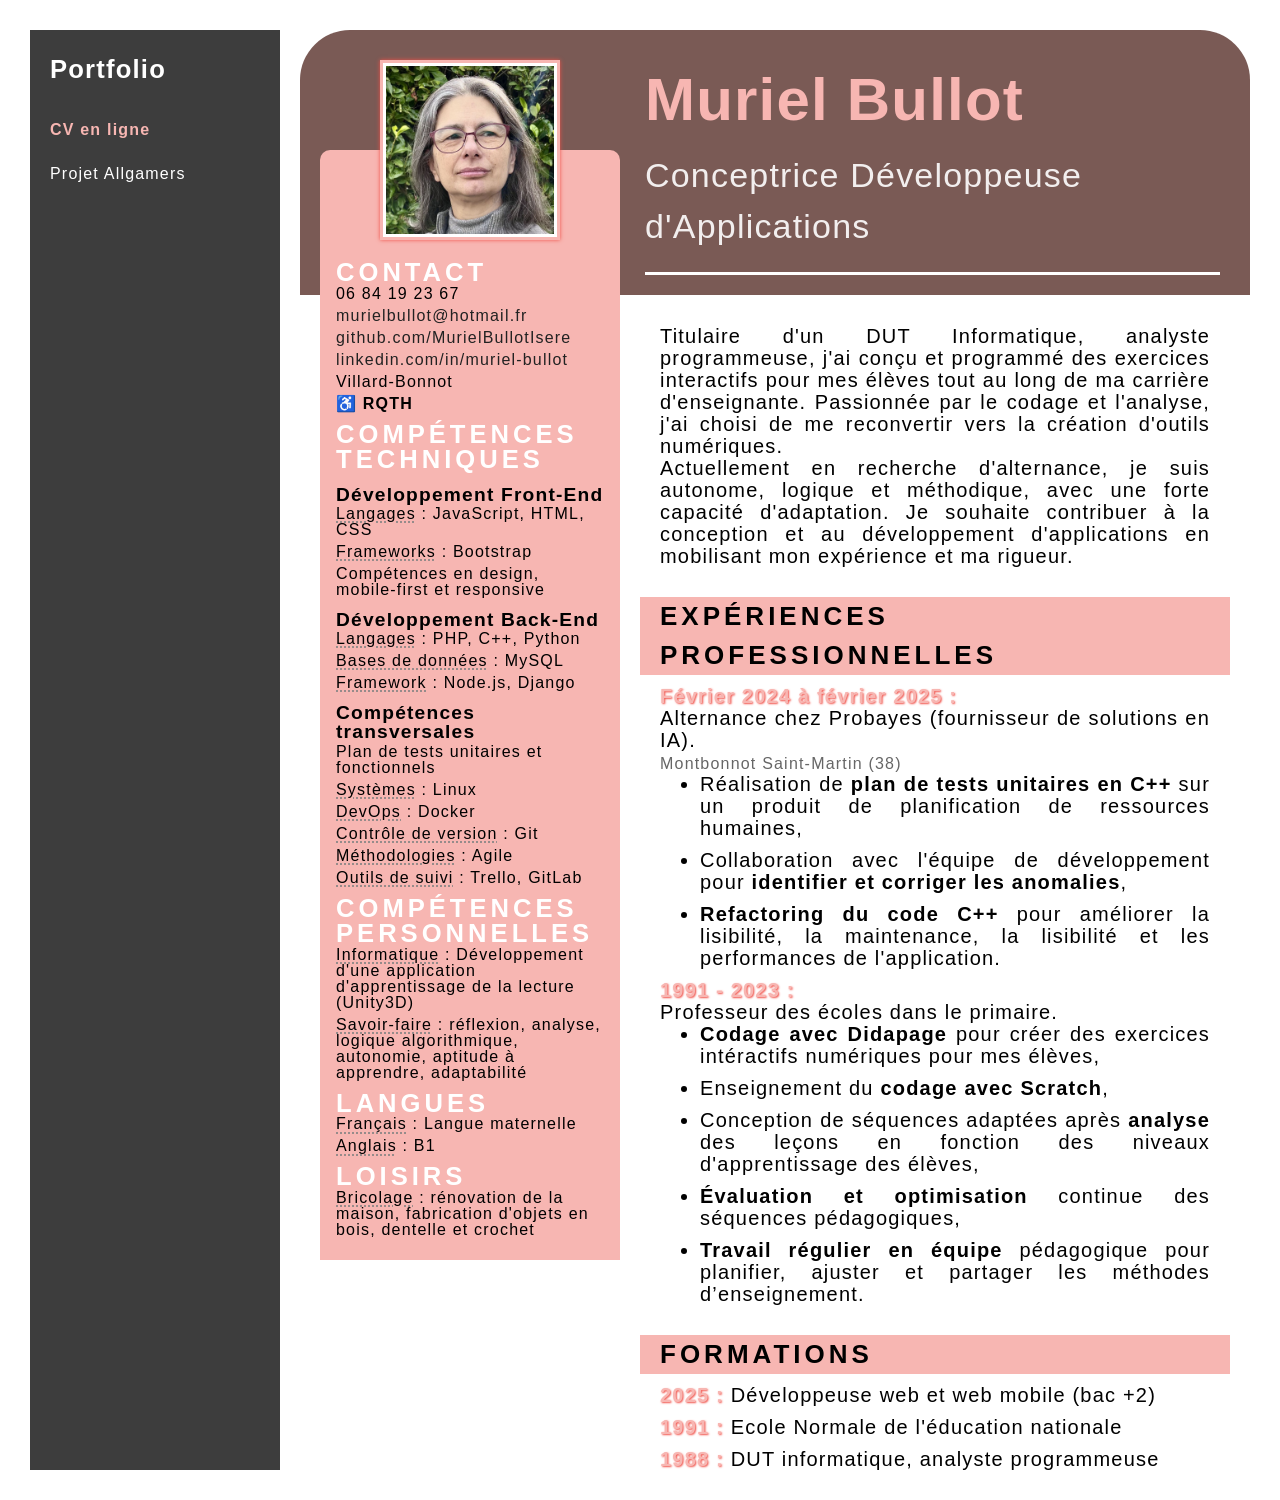
==== commit 129daabc: "feat: responsive navbar - photo profil mobile à droite du menu" ====
--- a/index.html
+++ b/index.html
@@ -5,16 +5,28 @@
   <meta name="viewport" content="width=device-width, initial-scale=1.0">
   <title>CV Muriel Bullot</title>
   <link rel="stylesheet" href="code/css/styles.css">
+  <link rel="stylesheet" href="code/css/responsive.css">
 </head>
 <body>
     <div class="page-content">
         <!-- ================== NAVBAR ==================  -->
         <nav class="sidebar">
-            <h2>Portfolio</h2>
-            <ul>
-            <li><a href="index.html">CV en ligne</a></li>
-            <li><a href="code/html/project_allgamers.html">Projet Allgamers</a></li>
-            </ul>
+            <div class="summary">
+                <div>
+                    <h2>Portfolio</h2>
+                    <ul>
+                    <li><a href="index.html">CV en ligne</a></li>
+                    <li><a href="code/html/project_allgamers.html">Projet Allgamers</a></li>
+                    </ul>
+                </div>
+<!----------------------- Photo apparente pour mobile------------------------------------------>
+                <div class="logo-container logo-mobile">
+                    <div class="logo">
+                        <img src="assets/images/cvEnLigne/profil.jpg" alt="Photo de profil" />
+                    </div>
+                </div>
+            </div>
+
         </nav>
         <script>
             // Auto active le bon lien dans la navbar
@@ -100,7 +112,7 @@
                 </section>
             </aside>
 <!----------------------- Photo à cheval sur la colonne gauche et le header------------------------------------------>
-            <div class="logo-container">
+            <div class="logo-container logo-desktop">
                 <div class="logo">
                     <img src="assets/images/cvEnLigne/profil.jpg" alt="Photo de profil" />
                 </div>
--- a/code/css/styles.css
+++ b/code/css/styles.css
@@ -219,3 +219,26 @@
 a:hover {
   text-decoration: underline;
 }
+/* --- Gestion de la photo de profil selon la taille d'écran --- */
+
+/* Par défaut : on cache la photo mobile, on montre la photo desktop */
+.logo-mobile {
+    display: none;
+}
+
+.logo-desktop {
+    display: block;
+}
+
+/* Sur mobile (largeur max 768px) : on inverse */
+@media (max-width: 768px) {
+
+    .logo-mobile {
+        display: flex;              /* visible sur mobile */
+        justify-content: flex-end;  /* alignée à droite dans la navbar */
+    }
+
+    .logo-desktop {
+        display: none;              /* cachée sur mobile */
+    }
+}
--- a/code/css/responsive.css
+++ b/code/css/responsive.css
@@ -0,0 +1,98 @@
+/* ==================================== */
+/* ====   RESPONSIVE MOBILE        ==== */
+/* ==================================== */
+/* Par défaut (desktop) : photo mobile cachée, photo desktop visible */
+.logo-mobile {
+    display: none;
+}
+
+.logo-desktop {
+    display: block;
+}
+
+@media (max-width: 768px) {
+
+  /* --- Grille page principale --- */
+  .page-content {
+    grid-template-columns: 1fr;   /* navbar + cv en colonne */
+    padding: 10px;
+    gap: 10px;
+  }
+
+  /* --- CV : on annule le position:relative 
+     pour que les absolute ne se référencient plus à lui --- */
+  .cv-container {
+    font-size: 15px;
+  }
+
+  /* --- Header : on retire le margin-left 
+     qui était prévu pour laisser la place à la photo --- */
+  hgroup {
+    border-radius: 10px;
+    min-height: auto;
+    padding: 15px;
+    text-align: center;
+  }
+  hgroup h1 {
+    margin-left: 0;
+    font-size: 2em;
+  }
+  hgroup p {
+    margin-left: 0;
+    font-size: 1.2em;
+  }
+  hr {
+    margin-left: 0;
+  }
+
+  /* --- Photo desktop : cachée sur mobile --- */
+  .logo-desktop {
+      display: none;
+  }
+
+  /* --- Navbar : titre/liens à gauche, photo à droite --- */
+  .summary {
+    display: flex;
+    flex-direction: row;
+    justify-content: space-between;  /* pousse la photo à droite */
+    align-items: center;             /* aligne verticalement au centre */
+    width: 100%;
+  }
+
+  /* --- Photo desktop : cachée sur mobile --- */
+  .logo-desktop {
+    display: none;
+  }
+
+  /* --- Photo mobile : visible, à droite dans la navbar --- */
+  .logo-mobile {
+    display: flex;
+    position: static;
+    width: 120px;
+    height: 120px;
+    flex-shrink: 0;   /* empêche la photo de rétrécir si le texte prend de la place */
+  }
+
+  /* --- Colonne gauche : on sort du flux absolu --- */
+  aside {
+    position: static;      /* annule le position:absolute */
+    width: 100%;
+    padding: 15px;
+    padding-top: 15px;     /* annule le padding-top:100px prévu pour la photo */
+    border-radius: 10px;
+    margin-top: 10px;
+  }
+
+  /* --- Colonne droite : on annule le margin-left fixe --- */
+  main {
+    margin-left: 0;
+    margin-right: 0;
+    margin-top: 10px;
+  }
+
+  .description, .subject {
+    margin-left: 5px;
+    margin-right: 5px;
+  }
+}
+
